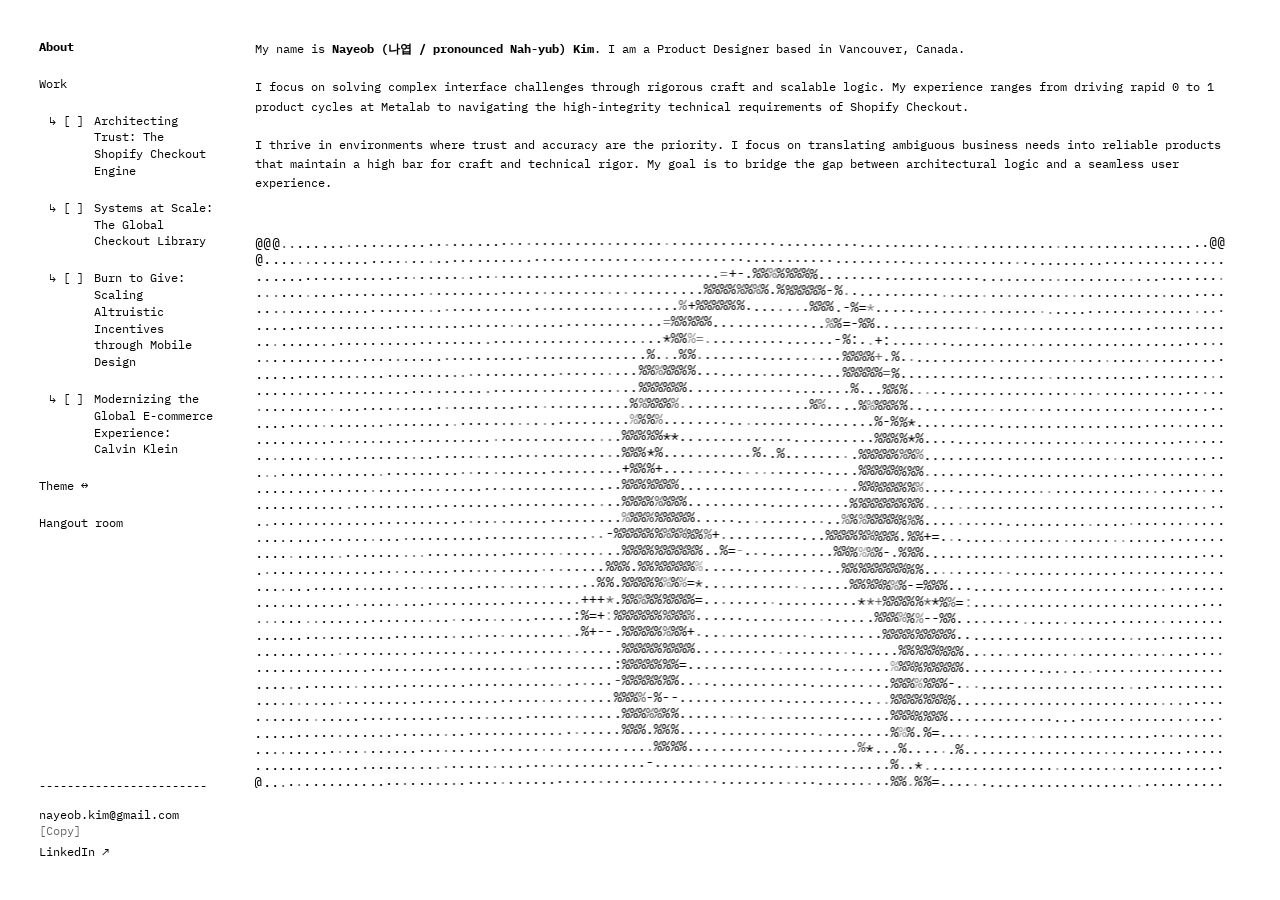
==== index.html @ 7de46ef6 "Remove redundant CSS declarations and deduplicate JS logic Strip inherited font-family, font-size, a" ====
<!DOCTYPE html>
<html lang="en" data-theme="light">
<head>
    <meta charset="UTF-8">
    <meta name="viewport" content="width=device-width, initial-scale=1.0, viewport-fit=cover">
    <meta name="description" content="Nayeob Kim - Senior Product Designer Portfolio">
    <title>Nayeob Kim - Portfolio</title>
    <link rel="icon" type="image/png" href="images/home/favion-new.png">
    <link rel="apple-touch-icon" sizes="180x180" href="images/home/favion-new.png">
    <link rel="preconnect" href="https://fonts.googleapis.com">
    <link rel="preconnect" href="https://fonts.gstatic.com" crossorigin>
    <link href="https://fonts.googleapis.com/css2?family=IBM+Plex+Mono:wght@400;700&display=swap" rel="stylesheet">
    <link rel="preload" href="images/playground/bg-expanded.png" as="image">
    <link rel="stylesheet" href="css/styles.css?v=3">
</head>
<body>
    <div class="site-layout">
        <!-- Burger menu button (tablet/mobile only) -->
        <button class="burger-menu" id="burger-menu" aria-label="Open navigation">
            <span class="burger-line"></span>
            <span class="burger-line"></span>
            <span class="burger-line"></span>
        </button>

        <!-- Sidebar overlay for mobile -->
        <div class="sidebar-overlay" id="sidebar-overlay"></div>

        <!-- Left: Pinned sidebar nav -->
        <nav class="sidebar" id="sidebar">
            <div class="sidebar-content">
                <div class="sidebar-nav">
                    <a class="nav-item active" data-view="home" href="#">About</a>
                    <a class="nav-item" data-view="work" href="#">Work</a>
                    <div class="nav-projects" id="nav-projects"></div>
                    <a class="nav-item theme-switch" id="theme-toggle" href="#">Theme ↔</a>
                    <a class="nav-item" id="playground-toggle" href="#">Hangout room</a>
                </div>
                <div class="sidebar-bottom">
                    <a class="back-to-top" id="back-to-top" href="#">↑ Back to top</a>
                    <p class="sidebar-divider">------------------------</p>
                    <p class="sidebar-email">nayeob.kim@gmail.com <span class="copy-btn" id="copy-email">[Copy]</span></p>
                    <p class="sidebar-link"><a href="https://www.linkedin.com/in/nayeobkim/" target="_blank" rel="noopener noreferrer">LinkedIn ↗</a></p>
                </div>
            </div>
        </nav>

        <!-- Right: Scrollable content area -->
        <main class="content-area" id="content-area">

            <!-- Home / About+Contact View -->
            <div class="view view-home active" id="view-home">
                <div class="home-layout">
                    <div class="home-bio">
                        <div class="lock-content" id="lock-content" style="display:none;">
                            <p class="lock-title">Enter Password</p>
                            <p class="lock-description">Please enter the password to view work.</p>
                            <form id="lock-form" class="lock-form">
                                <input type="text" id="lock-input" class="lock-input" placeholder="Password" autocomplete="off">
                                <p id="lock-error" class="lock-error">Incorrect password. Please try again.</p>
                                <button type="submit" class="lock-submit">Unlock</button>
                            </form>
                        </div>
                        <div class="bio-text" id="bio-text">
                        <p>My name is <strong>Nayeob (나엽 / pronounced Nah-yub) Kim</strong>. I am a Product Designer based in Vancouver, Canada.</p>
                        <p>&nbsp;</p>
                        <p>I focus on solving complex interface challenges through rigorous craft and scalable logic. My experience ranges from driving rapid 0 to 1 product cycles at Metalab to navigating the high-integrity technical requirements of Shopify Checkout.</p>
                        <p>&nbsp;</p>
                        <p>I thrive in environments where trust and accuracy are the priority. I focus on translating ambiguous business needs into reliable products that maintain a high bar for craft and technical rigor. My goal is to bridge the gap between architectural logic and a seamless user experience.</p>
                        </div>
                    </div>
                    <div class="home-image">
                        <canvas id="ascii-canvas"></canvas>
                        <pre class="ascii-portrait" aria-hidden="true">@@@..................................................................................................................@@
@......................................................................................................................
.........................................................=+-.%%%%%%%%..................................................
.......................................................%%%%%%%%.%%%%%%-%...............................................
....................................................%+%%%%%%........%%%.-%=*...........................................
..................................................=%%%%%..............%%=-%%...........................................
..................................................*%%%=................-%:..+:.........................................
................................................%...%%..................%%%%+.%........................................
...............................................%%%%%%%..................%%%%%=%........................................
...............................................%%%%%%....................%...%%%.......................................
..............................................%%%%%%................%%....%%%%%%.......................................
..............................................%%%%..........................%-%%*......................................
.............................................%%%%%**........................%%%%*%.....................................
.............................................%%%*%...........%..%.........%%%%%%%%.....................................
.............................................+%%%+........................%%%%%%%%.....................................
.............................................%%%%%%%......................%%%%%%%%.....................................
.............................................%%%%%%%%....................%%%%%%%%%.....................................
.............................................%%%%%%%%%..................%%%%%%%%%%.....................................
...........................................-%%%%%%%%%%%%+.............%%%%%%%%%.%%+=...................................
.............................................%%%%%%%%%%..%=-...........%%%%%%-.%%%.....................................
...........................................%%%.%%%%%%%%.................%%%%%%%%%%.....................................
..........................................%%.%%%%%%%%=*..................%%%%%%%-=%%%..................................
........................................+++*.%%%%%%%%%=...................**+%%%%%**%%=:...............................
.......................................:%=+:%%%%%%%%%%......................%%%%%%--%%.................................
........................................%+--.%%%%%%%%+.......................%%%%%%%%%.................................
.............................................%%%%%%%%%.........................%%%%%%%%................................
............................................:%%%%%%%=.........................%%%%%%%%%................................
............................................-%%%%%%%..........................%%%%%%%-.................................
............................................%%%%-%--..........................%%%%%%%%.................................
.............................................%%%%%%%..........................%%%%%%%..................................
.............................................%%%.%%%..........................%%%.%=...................................
.................................................%%%%.....................%*...%......%................................
................................................-.............................%..*.....................................
@.............................................................................%%.%%=...................................</pre>
                    </div>
                </div>
            </div>

            <!-- Work / Project View -->
            <div class="view view-work" id="view-work">
                <div class="work-header">
                    <div class="work-info" id="work-info"></div>
                    <div class="work-hero" id="work-hero"></div>
                </div>
                <div class="work-sections" id="work-sections"></div>
            </div>

        </main>
    </div>

    <!-- Playground Modal -->
    <div class="playground-overlay" id="playground-overlay">
        <div class="playground-window">
            <div class="playground-titlebar">
                <span class="playground-titlebar-text">Hangout room</span>
                <div class="playground-titlebar-buttons">
                    <button class="playground-btn playground-btn-min" id="playground-min" aria-label="Minimize">_</button>
                    <button class="playground-btn playground-btn-max" id="playground-max" aria-label="Maximize">&#9723;</button>
                    <button class="playground-btn playground-btn-close" id="playground-close" aria-label="Close">×</button>
                </div>
            </div>
            <div class="playground-body" id="playground-body">
                <img class="playground-item" id="couch-item" src="images/playground/Couch.png" alt="Couch" draggable="false" style="width:384px; display:none;">
                <img class="playground-item" id="plant-item" src="images/playground/plant.png" alt="Plant" draggable="false" style="width:94px; display:none;">
                <img class="playground-item" id="bilbo-item" src="images/playground/bilbo.png" alt="Bilbo" draggable="false" style="width:67px; display:none;">
                <img class="playground-item" id="tv-item" src="images/playground/tv.png?v=3" alt="TV" draggable="false" style="width:133px; display:none;">
                <img class="playground-item" id="bag-item" src="images/playground/bag.png" alt="Bag" draggable="false" style="width:56px; display:none;">
                <img class="playground-item" id="broom-item" src="images/playground/broom.png" alt="Broom" draggable="false" style="width:100px; display:none;">

                <div class="playground-tray">
                    <button class="playground-sticker" id="couch-sticker" title="Place couch">
                        <img src="images/playground/Couch.png" alt="Couch" draggable="false">
                    </button>
                    <button class="playground-sticker" id="tv-sticker" title="Place TV">
                        <img src="images/playground/tv.png?v=3" alt="TV" draggable="false">
                    </button>
                    <button class="playground-sticker" id="plant-sticker" title="Place plant">
                        <img src="images/playground/plant.png" alt="Plant" draggable="false">
                    </button>
                    <button class="playground-sticker" id="bilbo-sticker" title="Place Bilbo">
                        <img src="images/playground/bilbo.png" alt="Bilbo" draggable="false">
                    </button>
                    <button class="playground-sticker" id="bag-sticker" title="Place bag" style="display:none;">
                        <img src="images/playground/bag.png" alt="Bag" draggable="false">
                    </button>

                    <button class="playground-sticker" id="broom-sticker" title="Place broom" style="display:none;">
                        <img src="images/playground/broom.png" alt="Broom" draggable="false" style="height:42px">
                    </button>
                </div>
            </div>
        </div>
    </div>

    <script src="js/main.js?v=10"></script>
</body>
</html>
---- css/styles.css ----
/* ============================================
   Portfolio Site — Redesign
   Two-panel layout: pinned sidebar + scrollable content
   ============================================ */

/* ---------- CSS Variables ---------- */
:root {
    --font-mono: 'IBM Plex Mono', monospace;
    --sidebar-width: 176px;
    --page-margin: 39px;
    --page-gutter: 40px;
    --color-bg: #ffffff;
    --color-text: #000000;
    --color-text-secondary: #555555;
    --color-border: rgba(0, 0, 0, 0.1);
    --color-input-bg: #f5f5f5;
    --color-input-border: #cccccc;
    --color-hero-bg: #d9d9d9;
    --color-link: #000000;
    --color-link-hover: #555555;
}

[data-theme="dark"] {
    --color-bg: #0f1011;
    --color-text: #ffffff;
    --color-text-secondary: #a9a9a9;
    --color-border: rgba(255, 255, 255, 0.1);
    --color-input-bg: #414141;
    --color-input-border: #5f6162;
    --color-hero-bg: #2a2a2a;
    --color-link: #ffffff;
    --color-link-hover: #a9a9a9;
}

[data-theme="synthwave"] {
    --color-bg: #181818;
    --color-text: #9cdcfe;
    --color-text-secondary: #82aaff;
    --color-border: rgba(156, 220, 254, 0.12);
    --color-input-bg: #222222;
    --color-input-border: #333333;
    --color-hero-bg: #222222;
    --color-link: #82aaff;
    --color-link-hover: #ce93d8;
}

[data-theme="synthwave"] .work-title,
[data-theme="synthwave"] .work-section-label,
[data-theme="synthwave"] .work-content-title,
[data-theme="synthwave"] .work-retrospective-title,
[data-theme="synthwave"] .nav-item.active {
    color: #ce93d8;
}

[data-theme="synthwave"] .work-tags {
    color: #82aaff;
}

/* ---------- Lock View ---------- */
.lock-content {
    max-width: 360px;
    width: 100%;
    padding-top: clamp(60px, 10vw, 160px);
    padding-bottom: clamp(60px, 10vw, 160px);
    margin-left: auto;
    margin-right: auto;
    text-align: center;
}

.lock-title {
    font-size: 16px;
    font-weight: 700;
    margin-bottom: 8px;
    color: var(--color-text);
}

.lock-description {
    color: var(--color-text-secondary);
    margin-bottom: 20px !important;
}

.lock-form {
    display: flex;
    flex-direction: column;
    gap: 12px;
    text-align: left;
}

.lock-input {
    font-family: inherit;
    font-size: inherit;
    padding: 12px;
    background: var(--color-input-bg);
    border: 1px solid var(--color-input-border);
    color: var(--color-text);
    outline: none;
    transition: border-color 0.2s ease;
}

.lock-input:focus {
    border-color: var(--color-text-secondary);
}

.lock-input::placeholder {
    color: var(--color-text-secondary);
}

.lock-error {
    display: none;
    font-size: 11px;
    color: #ff6b6b;
    margin: 0;
}

.lock-error.visible {
    display: block;
}

.lock-submit {
    font-family: inherit;
    font-size: inherit;
    font-weight: 700;
    padding: 12px;
    background: var(--color-text);
    color: var(--color-bg);
    border: none;
    cursor: pointer;
    transition: opacity 0.2s ease;
    margin-top: 4px;
}

.lock-submit:hover {
    opacity: 0.8;
}

/* ---------- Reset ---------- */
*, *::before, *::after {
    margin: 0;
    padding: 0;
    box-sizing: border-box;
    -webkit-tap-highlight-color: transparent;
}

/* ---------- Base ---------- */
html {
    font-size: 12px;
    line-height: 1.6;
    -webkit-font-smoothing: antialiased;
    -moz-osx-font-smoothing: grayscale;
    -webkit-text-size-adjust: 100%;
    text-size-adjust: 100%;
    scrollbar-gutter: stable;
}

body {
    font-family: var(--font-mono);
    font-weight: 400;
    color: var(--color-text);
    background-color: var(--color-bg);
    overflow-x: hidden;
}

a {
    color: var(--color-link);
    text-decoration: none;
    transition: color 0.2s ease;
}

a:hover {
    color: var(--color-link-hover);
}

img, iframe, canvas, video {
    max-width: 100%;
    height: auto;
    display: block;
    border-radius: 0 !important;
    border: none;
}

/* ---------- Site Layout ---------- */
.site-layout {
    display: flex;
    min-height: 100vh;
}

/* ---------- Sidebar ---------- */
.sidebar {
    position: fixed;
    top: var(--page-margin);
    left: var(--page-margin);
    width: var(--sidebar-width);
    height: calc(100vh - var(--page-margin) * 2);
    z-index: 50;
    display: flex;
    flex-direction: column;
}

.sidebar-content {
    display: flex;
    flex-direction: column;
    height: 100%;
}

.sidebar-nav {
    display: flex;
    flex-direction: column;
    gap: 20px;
    flex: 1;
    min-height: 0;
    overflow-y: auto;
    padding-bottom: 20px;
    scrollbar-width: none;
}

.sidebar-nav::-webkit-scrollbar {
    width: 3px;
}

.sidebar-nav::-webkit-scrollbar-track {
    background: transparent;
}

.sidebar-nav::-webkit-scrollbar-thumb {
    background: transparent;
    border-radius: 3px;
    transition: background 0.3s ease;
}

.sidebar:hover .sidebar-nav {
    scrollbar-width: thin;
    scrollbar-color: color-mix(in srgb, var(--color-text) 25%, transparent) transparent;
}

.sidebar:hover .sidebar-nav::-webkit-scrollbar-thumb {
    background: color-mix(in srgb, var(--color-text) 25%, transparent);
}

.nav-item {
    color: var(--color-text);
    cursor: pointer;
    display: block;
    line-height: 1.4;
    transition: opacity 0.2s ease;
}

.nav-item:hover {
    opacity: 0.6;
    color: var(--color-text);
}

.nav-item.active {
    font-weight: 700;
    opacity: 1;
}

.nav-projects {
    display: flex;
    flex-direction: column;
    gap: 20px;
    padding-left: 10px;
}

.nav-project-item {
    display: flex;
    gap: 10px;
    align-items: flex-start;
    cursor: pointer;
    line-height: 1.4;
    transition: opacity 0.2s ease;
}

.nav-project-item:hover {
    opacity: 0.6;
}

.nav-project-arrow {
    flex-shrink: 0;
    white-space: nowrap;
}

.nav-project-label {
    flex: 1;
    min-width: 0;
}

.nav-project-item.active {
    opacity: 1;
}

.nav-project-item.active .nav-project-label {
    font-weight: 700;
}

.sidebar-bottom {
    flex-shrink: 0;
    display: flex;
    flex-direction: column;
    gap: 4px;
}

.sidebar-divider {
    color: var(--color-text);
    line-height: 1.4;
    overflow: hidden;
    white-space: nowrap;
    margin: 8px 0;
}

.sidebar-email {
    color: var(--color-text);
    line-height: 1.4;
}

.sidebar-link {
    line-height: 1.4;
}

.sidebar-link a {
    color: var(--color-text);
}

.sidebar-link a:hover {
    opacity: 0.6;
}

.back-to-top {
    color: var(--color-text);
    cursor: pointer;
    display: none;
    line-height: 1.4;
    transition: opacity 0.2s ease;
    text-decoration: none;
}

.back-to-top:hover {
    opacity: 0.6;
    color: var(--color-text);
}

.back-to-top.visible {
    display: block;
}

/* ---------- Burger Menu (hidden on desktop) ---------- */
.burger-menu {
    display: none;
    position: fixed;
    top: var(--page-margin);
    right: var(--page-margin);
    z-index: 60;
    background: none;
    border: none;
    cursor: pointer;
    width: 20px;
    height: 20px;
    padding: 0;
}

.burger-line {
    position: absolute;
    left: 0;
    width: 100%;
    height: 1px;
    background-color: var(--color-text);
    transition: transform 0.3s ease, opacity 0.3s ease;
}

.burger-line:nth-child(1) { top: 4px; }
.burger-line:nth-child(2) { top: 9px; }
.burger-line:nth-child(3) { top: 14px; }

.burger-menu.open .burger-line:nth-child(1) {
    transform: translateY(5px) rotate(45deg);
}

.burger-menu.open .burger-line:nth-child(2) {
    opacity: 0;
}

.burger-menu.open .burger-line:nth-child(3) {
    transform: translateY(-5px) rotate(-45deg);
}

.sidebar-overlay {
    display: none;
    position: fixed;
    inset: 0;
    background: rgba(0, 0, 0, 0.3);
    z-index: 40;
}

.sidebar-overlay.open {
    display: block;
}

/* ---------- Playground Modal (Retro Window) ---------- */
.playground-overlay {
    display: none;
    position: fixed;
    inset: 0;
    z-index: 200;
    background: rgba(0, 0, 0, 0.6);
    align-items: center;
    justify-content: center;
}

.playground-overlay.open {
    display: flex;
}

.playground-window {
    width: 90vw;
    max-width: 960px;
    aspect-ratio: 3360 / 2200;
    display: flex;
    flex-direction: column;
    background: #c0c0c0;
    border-top: 2px solid #ffffff;
    border-left: 2px solid #ffffff;
    border-right: 2px solid #404040;
    border-bottom: 2px solid #404040;
    box-shadow:
        inset 1px 1px 0 #dfdfdf,
        inset -1px -1px 0 #808080,
        2px 2px 0 #000000;
    image-rendering: pixelated;
}

.playground-titlebar {
    display: flex;
    align-items: center;
    justify-content: space-between;
    background: linear-gradient(90deg, #808080, #a0a0a0);
    padding: 3px 4px;
    min-height: 22px;
    user-select: none;
}

.playground-titlebar-text {
    font-family: 'Courier New', monospace;
    font-size: 13px;
    font-weight: 700;
    color: #ffffff;
    letter-spacing: 0.5px;
    padding-left: 2px;
}

.playground-btn-max {
    font-size: 8px;
    line-height: 1;
}

.restore-icon {
    position: relative;
    display: block;
    width: 8px;
    height: 8px;
}

.restore-icon::before,
.restore-icon::after {
    content: '';
    position: absolute;
    border: 1px solid #000000;
    background: #c0c0c0;
}

.restore-icon::after {
    width: 6px;
    height: 6px;
    bottom: 0;
    left: 0;
}

.restore-icon::before {
    width: 6px;
    height: 6px;
    top: 0;
    right: 0;
}

.playground-titlebar-buttons {
    display: flex;
    gap: 2px;
}

.playground-btn {
    width: 18px;
    height: 16px;
    font-size: 11px;
    line-height: 1;
    font-family: 'Courier New', monospace;
    font-weight: 700;
    background: #c0c0c0;
    color: #000000;
    border-top: 1px solid #ffffff;
    border-left: 1px solid #ffffff;
    border-right: 1px solid #404040;
    border-bottom: 1px solid #404040;
    box-shadow: inset -1px -1px 0 #808080, inset 1px 1px 0 #dfdfdf;
    cursor: pointer;
    display: flex;
    align-items: center;
    justify-content: center;
    padding: 0;
}

.playground-btn:active {
    border-top: 1px solid #404040;
    border-left: 1px solid #404040;
    border-right: 1px solid #ffffff;
    border-bottom: 1px solid #ffffff;
    box-shadow: inset 1px 1px 0 #808080, inset -1px -1px 0 #dfdfdf;
}

.playground-btn[disabled] {
    color: #808080;
    cursor: default;
    text-shadow: 1px 1px 0 #ffffff;
}

.playground-overlay.minimized {
    background: none;
    pointer-events: none;
    align-items: flex-end;
    justify-content: center;
    padding-bottom: calc(16px + env(safe-area-inset-bottom, 0px));
}

.playground-overlay.minimized .playground-window {
    pointer-events: auto;
    width: auto;
    max-width: none;
    height: auto;
    max-height: none;
    aspect-ratio: auto;
    border: none;
    box-shadow: 2px 2px 0 #000000;
}

.playground-overlay.minimized .playground-body {
    display: none;
}

.playground-overlay.minimized .playground-titlebar {
    min-width: 200px;
}

.playground-window.maximized {
    width: 100vw;
    max-width: 100vw;
    height: 100dvh;
    max-height: 100dvh;
    aspect-ratio: auto;
}

.playground-body {
    flex: 1;
    margin: 3px;
    border-top: 1px solid #808080;
    border-left: 1px solid #808080;
    border-right: 1px solid #dfdfdf;
    border-bottom: 1px solid #dfdfdf;
    box-shadow: inset 1px 1px 0 #404040, inset -1px -1px 0 #ffffff;
    overflow: hidden;
    background: url('../images/playground/bg-expanded.png') center / 1800px auto no-repeat #000000;
    image-rendering: pixelated;
    position: relative;
    touch-action: none;
    cursor: grab;
}

.playground-item {
    position: absolute;
    left: 50%;
    top: 50%;
    transform: translate(-50%, -50%);
    cursor: grab;
    user-select: none;
    image-rendering: pixelated;
    touch-action: none;
}

.playground-item.dragging {
    cursor: grabbing;
    z-index: 10;
}

.speech-bubble {
    position: absolute;
    pointer-events: none;
    z-index: 20;
    opacity: 0;
    transition: opacity 0.3s ease;
    width: 80px;
}

.speech-bubble img {
    display: block;
    width: 100%;
    height: auto;
    image-rendering: pixelated;
}

.speech-text {
    position: absolute;
    top: 0;
    left: 0;
    right: 0;
    bottom: 28%;
    display: flex;
    align-items: center;
    justify-content: center;
    font-family: 'Courier New', monospace;
    font-size: 10px;
    font-weight: 700;
    color: #000000;
}

.speech-bubble.visible {
    opacity: 1;
}

.playground-tray {
    position: absolute;
    top: 16px;
    left: 0;
    right: 0;
    display: flex;
    gap: 24px;
    z-index: 20;
    overflow-x: auto;
    overflow-y: hidden;
    padding: 8px 16px;
    scrollbar-width: none;
}

.playground-tray::before,
.playground-tray::after {
    content: '';
    margin: auto;
}

.playground-tray::-webkit-scrollbar {
    display: none;
}

.playground-sticker {
    background: none;
    border: none;
    padding: 0;
    cursor: pointer;
    flex-shrink: 0;
    transition: transform 0.15s ease;
    filter:
        drop-shadow(1px 0 0 #ffffff)
        drop-shadow(-1px 0 0 #ffffff)
        drop-shadow(0 1px 0 #ffffff)
        drop-shadow(0 -1px 0 #ffffff)
        drop-shadow(1px 1px 0 #ffffff)
        drop-shadow(-1px -1px 0 #ffffff)
        drop-shadow(1px -1px 0 #ffffff)
        drop-shadow(-1px 1px 0 #ffffff)
        drop-shadow(3px 3px 0 #000000);
}

.playground-sticker:hover {
    transform: scale(1.1);
}

.playground-sticker:active {
    transform: scale(0.95);
}

.playground-sticker img {
    height: 48px;
    width: auto;
    object-fit: contain;
    image-rendering: pixelated;
}

@media (max-width: 1024px) {
    .playground-window {
        width: 94vw;
        aspect-ratio: auto;
        height: 75vh;
    }

    .playground-tray {
        top: 12px;
    }
}

@media (max-width: 480px) {
    .playground-window {
        width: 96vw;
        height: 70vh;
    }

    .playground-titlebar-text {
        font-size: 11px;
    }

    .playground-tray {
        top: 8px;
        gap: 20px;
    }
}

/* ---------- Content Area ---------- */
.content-area {
    margin-left: calc(var(--page-margin) + var(--sidebar-width) + var(--page-gutter));
    padding-top: var(--page-margin);
    padding-right: var(--page-margin);
    padding-bottom: 80px;
    flex: 1;
    min-height: 100vh;
}

/* ---------- Views ---------- */
.view {
    display: none;
}

.view.active {
    display: block;
}

/* ---------- Home View ---------- */
.home-layout {
    display: flex;
    gap: var(--page-gutter);
    align-items: flex-start;
}

.home-bio {
    width: 306px;
    flex-shrink: 0;
    line-height: 1.6;
    overflow-wrap: break-word;
    word-wrap: break-word;
}

.home-image {
    flex: 1;
    min-width: 0;
    overflow: hidden;
    position: relative;
}

.ascii-portrait {
    line-height: 1.2;
    color: var(--color-text);
    white-space: pre;
    margin: 0;
    user-select: none;
    overflow: hidden;
    visibility: hidden;
    height: 0;
}

#ascii-canvas {
    display: block;
    width: 100%;
}

.home-bio p {
    margin: 0;
}

.copy-btn {
    cursor: pointer;
    opacity: 0.6;
    transition: opacity 0.2s ease;
}

.copy-btn:hover {
    opacity: 1;
}

/* ---------- Work View ---------- */
.work-header {
    display: flex;
    gap: var(--page-gutter);
    align-items: flex-start;
}

.work-info {
    width: 306px;
    flex-shrink: 0;
}

.work-title {
    font-size: 16px;
    font-weight: 700;
    line-height: 1.4;
    margin: 0 0 21px;
}

.work-tags {
    line-height: 1.6;
    margin-bottom: 21px;
    color: var(--color-text);
}

.work-section-block {
    margin-bottom: 21px;
}

.work-section-label {
    font-size: 14px;
    font-weight: 700;
    margin-bottom: 5px;
}

.work-section-text {
    line-height: 1.6;
    color: var(--color-text);
}

.work-hero {
    flex: 1;
    min-width: 0;
    overflow: hidden;
    border-radius: clamp(4px, 0.7vw, 10px);
}

.work-hero img {
    width: 100%;
    height: 100%;
    display: block;
    object-fit: cover;
    border-radius: clamp(4px, 0.7vw, 10px) !important;
}

.work-hero.work-hero--matched {
    height: var(--hero-height);
}

.work-hero--contain {
    display: flex;
    align-items: center;
    justify-content: center;
}

.work-hero--contain img {
    width: auto;
    height: 92%;
    max-width: 95%;
    object-fit: contain;
}

.work-hero--contain .vimeo-wrapper {
    max-width: 95%;
    height: 92%;
    padding-bottom: 0;
    aspect-ratio: 16 / 9;
    overflow: hidden;
}

.work-hero--contain .vimeo-wrapper iframe {
    position: relative;
    width: 100%;
    height: 100%;
    border: none;
    outline: none;
}

.work-hero--gif {
    background: #D9D9D9;
    border-radius: clamp(4px, 0.7vw, 10px);
    display: flex;
    align-items: center;
    justify-content: center;
}

.work-hero--gif img {
    width: auto;
    height: 92%;
    max-width: 95%;
    object-fit: contain;
    border-radius: clamp(4px, 0.9vw, 12px) !important;
}

.work-hero-placeholder {
    width: 100%;
    height: 596px;
}

/* Vimeo embed in hero */
.work-hero .vimeo-wrapper {
    position: relative;
    width: 100%;
    padding-bottom: 56.25%;
    height: 0;
    overflow: hidden;
}

.work-hero .vimeo-wrapper iframe {
    position: absolute;
    top: 0;
    left: 0;
    width: 100%;
    height: 100%;
    border: 0;
}

/* ---------- Work Sections (below fold) ---------- */
.work-sections {
    margin-top: 40px;
}

.work-content-section {
    margin-bottom: 40px;
}

.work-content-image {
    width: 100%;
    margin-bottom: 20px;
    overflow: hidden;
}

.work-content-image img {
    width: 100%;
    height: auto;
    display: block;
}

.work-content-image .vimeo-wrapper {
    position: relative;
    width: 100%;
    padding-bottom: 56.25%;
    height: 0;
    overflow: hidden;
}

.work-content-image .vimeo-wrapper iframe {
    position: absolute;
    top: 0;
    left: 0;
    width: 100%;
    height: 100%;
    border: 0;
}

.work-content-text {
    max-width: 700px;
    margin-left: auto;
    margin-right: auto;
}

.work-content-title {
    font-size: 14px;
    font-weight: 700;
    margin-bottom: 5px;
}

.work-content-body {
    font-size: 14px;
    line-height: 1.6;
    color: var(--color-text);
}

.work-content-body p {
    margin-bottom: 8px;
}

.work-content-body ul {
    margin: 8px 0;
    padding-left: 21px;
    list-style-type: disc;
}

.work-content-body li {
    margin-bottom: 4px;
    line-height: 1.6;
}

/* Retrospective */
.work-retrospective {
    margin-top: 40px;
    padding-top: 0;
    max-width: 700px;
    margin-left: auto;
    margin-right: auto;
}

.work-retrospective-title {
    font-size: 14px;
    font-weight: 700;
    margin-bottom: 10px;
}

.work-retrospective-intro {
    font-size: 14px;
    line-height: 1.6;
    margin-bottom: 12px;
}

.work-retrospective ul {
    padding-left: 21px;
    list-style-type: disc;
    font-size: 14px;
    line-height: 1.6;
}

.work-retrospective li {
    margin-bottom: 8px;
}

/* ---------- Responsive: Desktop (1401px - 1823px) ---------- */
@media (min-width: 1401px) and (max-width: 1823px) {
    .work-hero--contain img {
        width: 100%;
        height: 100%;
        max-width: 100%;
        object-fit: cover;
        object-position: center;
    }
}

/* ---------- Responsive: Ultra Wide (min-width: 1824px) ---------- */
@media (min-width: 1824px) {
    .work-hero--contain.work-hero--matched {
        height: auto !important;
    }
}

/* ---------- Responsive: Narrow Desktop (max-width: 1400px) ---------- */
@media (max-width: 1400px) {
    .home-layout {
        flex-direction: column;
        gap: var(--page-gutter);
    }

    .home-bio {
        width: 100%;
    }

    .home-image {
        width: 100%;
        flex: none;
    }

    .work-header {
        flex-direction: column;
        gap: var(--page-gutter);
    }

    .work-info {
        width: 100%;
    }

    .work-hero {
        flex: none;
        width: 100%;
    }

    .work-hero.work-hero--matched {
        height: auto !important;
    }

    .work-hero img {
        height: auto;
        object-fit: cover;
    }

    .work-hero--contain {
        aspect-ratio: 1306 / 650;
    }

    .work-hero--contain img {
        height: 92%;
        width: auto;
        max-width: 95%;
        object-fit: contain;
    }

    .work-hero.work-hero--gif {
        height: auto !important;
        aspect-ratio: 1306 / 650;
    }

    .work-hero.work-hero--gif img {
        height: 92%;
        width: auto;
        max-width: 95%;
        object-fit: contain;
    }
}

/* ---------- Responsive: Tablet (max-width: 1024px) ---------- */
@media (max-width: 1024px) {
    :root {
        --page-margin: 24px;
        --page-gutter: 24px;
    }

    .sidebar {
        position: fixed;
        top: 0;
        left: -280px;
        width: 260px;
        height: 100dvh;
        background: var(--color-bg);
        padding: var(--page-margin);
        padding-bottom: calc(var(--page-margin) + env(safe-area-inset-bottom, 0px));
        z-index: 55;
        transition: left 0.3s ease;
        border-right: 1px solid var(--color-border);
    }

    .sidebar.open {
        left: 0;
    }

    .burger-menu {
        display: flex;
    }

    .content-area {
        margin-left: 0;
        padding-left: var(--page-margin);
        padding-top: 56px;
        overflow-x: hidden;
    }

    .ascii-portrait {
        font-size: 8px;
    }

    .work-title {
        font-size: 14px;
    }

    .work-section-label {
        font-size: 13px;
    }

    .work-content-title {
        font-size: 13px;
    }

    .work-content-body {
        font-size: 13px;
    }

    .work-retrospective-title {
        font-size: 13px;
    }

    .work-retrospective-intro {
        font-size: 13px;
    }

    .work-retrospective ul {
        font-size: 13px;
    }

    .work-sections {
        margin-top: 24px;
    }

    .work-content-section {
        margin-bottom: 24px;
    }
}

/* ---------- Responsive: Mobile (max-width: 480px) ---------- */
@media (max-width: 480px) {
    :root {
        --page-margin: 16px;
        --page-gutter: 16px;
    }

    html {
        font-size: 11px;
    }

    .sidebar {
        width: 240px;
        left: -260px;
    }

    .content-area {
        padding-top: 48px;
    }

    .home-layout {
        gap: 20px;
    }

    .ascii-portrait {
        font-size: 5px;
    }

    .work-header {
        gap: 20px;
    }

    .work-title {
        font-size: 13px;
    }

    .work-section-label,
    .work-content-title,
    .work-retrospective-title {
        font-size: 12px;
    }

    .work-content-body,
    .work-retrospective-intro,
    .work-retrospective ul {
        font-size: 12px;
    }

    .work-sections {
        margin-top: 20px;
    }

    .work-content-section {
        margin-bottom: 20px;
    }

    .work-hero-placeholder {
        height: 300px;
    }
}
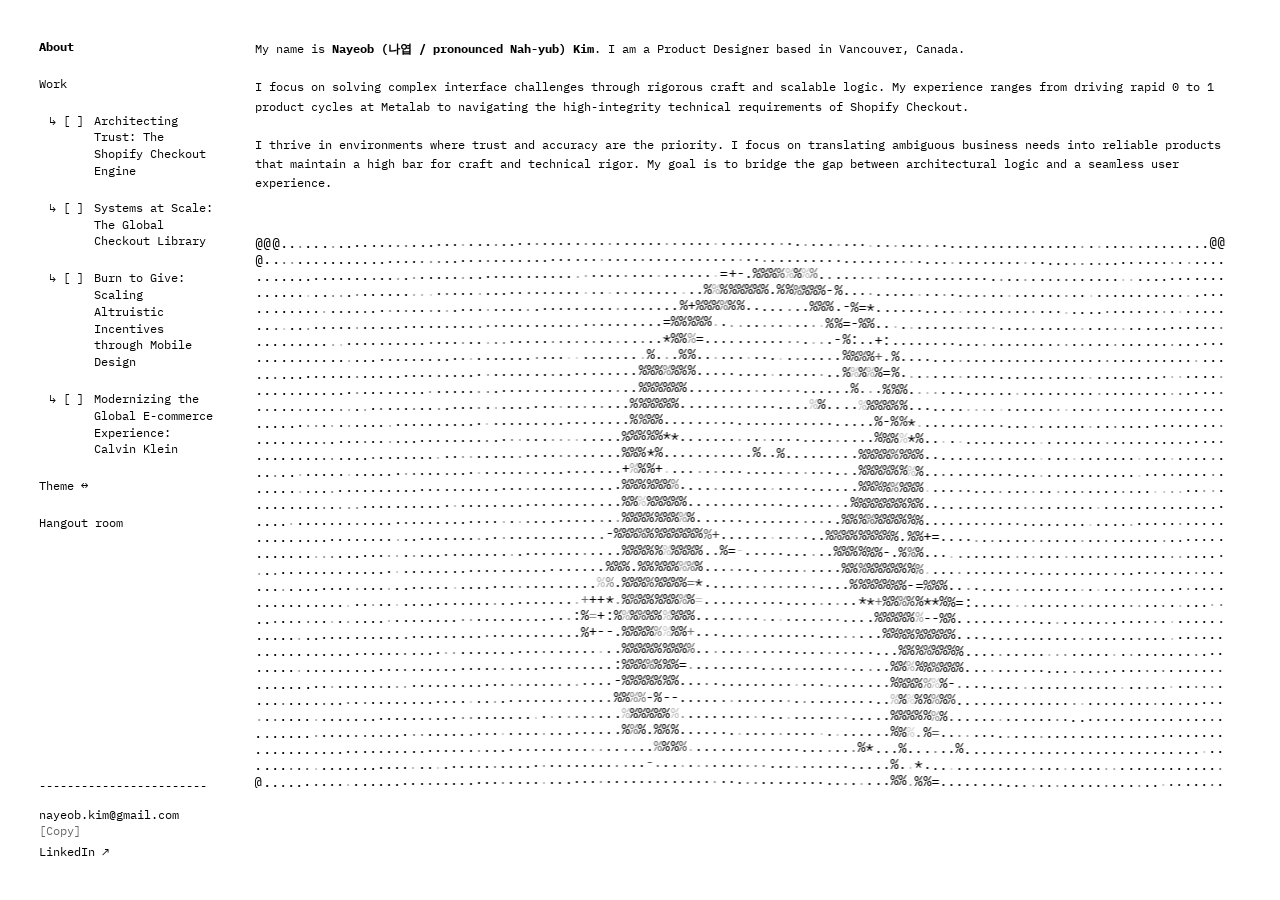
==== commit 6f39437a: "Fix mobile touch interactions and Safari caching Enable sticker drag-and-drop on touch devices by pr" ====
--- a/index.html
+++ b/index.html
@@ -11,7 +11,7 @@
     <link rel="preconnect" href="https://fonts.gstatic.com" crossorigin>
     <link href="https://fonts.googleapis.com/css2?family=IBM+Plex+Mono:wght@400;700&display=swap" rel="stylesheet">
     <link rel="preload" href="images/playground/bg-expanded.png" as="image">
-    <link rel="stylesheet" href="css/styles.css?v=3">
+    <link rel="stylesheet" href="css/styles.css?v=4">
 </head>
 <body>
     <div class="site-layout">
@@ -164,6 +164,6 @@
         </div>
     </div>
 
-    <script src="js/main.js?v=10"></script>
+    <script src="js/main.js?v=11"></script>
 </body>
 </html>
--- a/css/styles.css
+++ b/css/styles.css
@@ -634,6 +634,8 @@
     overflow-y: hidden;
     padding: 8px 16px;
     scrollbar-width: none;
+    background: transparent;
+    -webkit-overflow-scrolling: touch;
 }
 
 .playground-tray::before,
@@ -647,11 +649,14 @@
 }
 
 .playground-sticker {
-    background: none;
+    background: transparent;
     border: none;
     padding: 0;
+    -webkit-appearance: none;
+    appearance: none;
     cursor: pointer;
     flex-shrink: 0;
+    user-select: none;
     transition: transform 0.15s ease;
     filter:
         drop-shadow(1px 0 0 #ffffff)
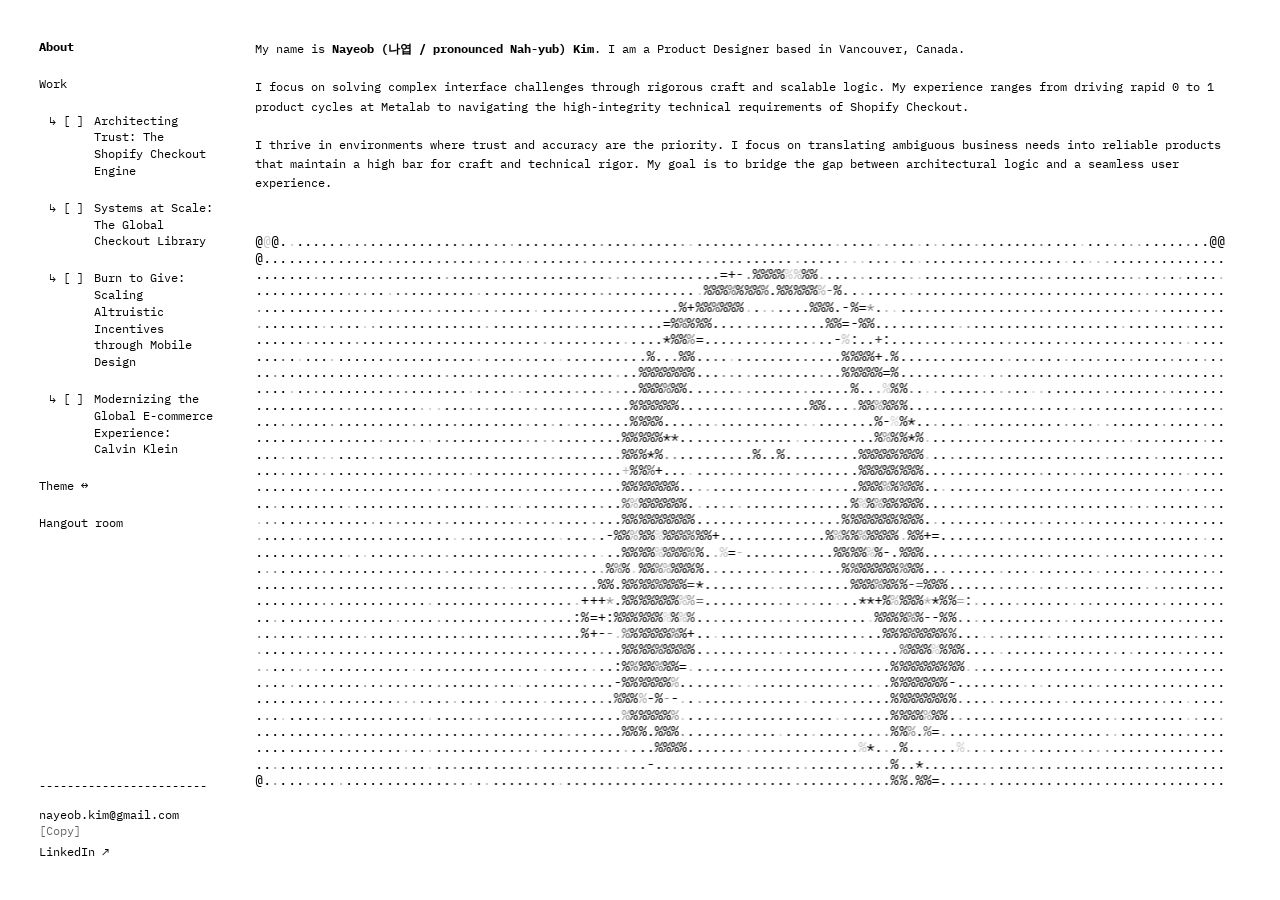
==== commit 32c9a22a: "ASCII drift effect, mobile tray scroll, image update, and cleanup Replace wave effect with subtle dr" ====
--- a/index.html
+++ b/index.html
@@ -11,7 +11,7 @@
     <link rel="preconnect" href="https://fonts.gstatic.com" crossorigin>
     <link href="https://fonts.googleapis.com/css2?family=IBM+Plex+Mono:wght@400;700&display=swap" rel="stylesheet">
     <link rel="preload" href="images/playground/bg-expanded.png" as="image">
-    <link rel="stylesheet" href="css/styles.css?v=4">
+    <link rel="stylesheet" href="css/styles.css?v=5">
 </head>
 <body>
     <div class="site-layout">
@@ -155,7 +155,6 @@
                     <button class="playground-sticker" id="bag-sticker" title="Place bag" style="display:none;">
                         <img src="images/playground/bag.png" alt="Bag" draggable="false">
                     </button>
-
                     <button class="playground-sticker" id="broom-sticker" title="Place broom" style="display:none;">
                         <img src="images/playground/broom.png" alt="Broom" draggable="false" style="height:42px">
                     </button>
@@ -164,6 +163,6 @@
         </div>
     </div>
 
-    <script src="js/main.js?v=11"></script>
+    <script src="js/main.js?v=12"></script>
 </body>
 </html>
--- a/css/styles.css
+++ b/css/styles.css
@@ -631,8 +631,7 @@
     gap: 24px;
     z-index: 20;
     overflow-x: auto;
-    overflow-y: hidden;
-    padding: 8px 16px;
+    padding: 10px 16px 14px;
     scrollbar-width: none;
     background: transparent;
     -webkit-overflow-scrolling: touch;
@@ -694,6 +693,12 @@
 
     .playground-tray {
         top: 12px;
+        justify-content: flex-start;
+    }
+
+    .playground-tray::before,
+    .playground-tray::after {
+        display: none;
     }
 }
 
@@ -709,7 +714,8 @@
 
     .playground-tray {
         top: 8px;
-        gap: 20px;
+        gap: 16px;
+        padding: 10px 12px 14px;
     }
 }
 
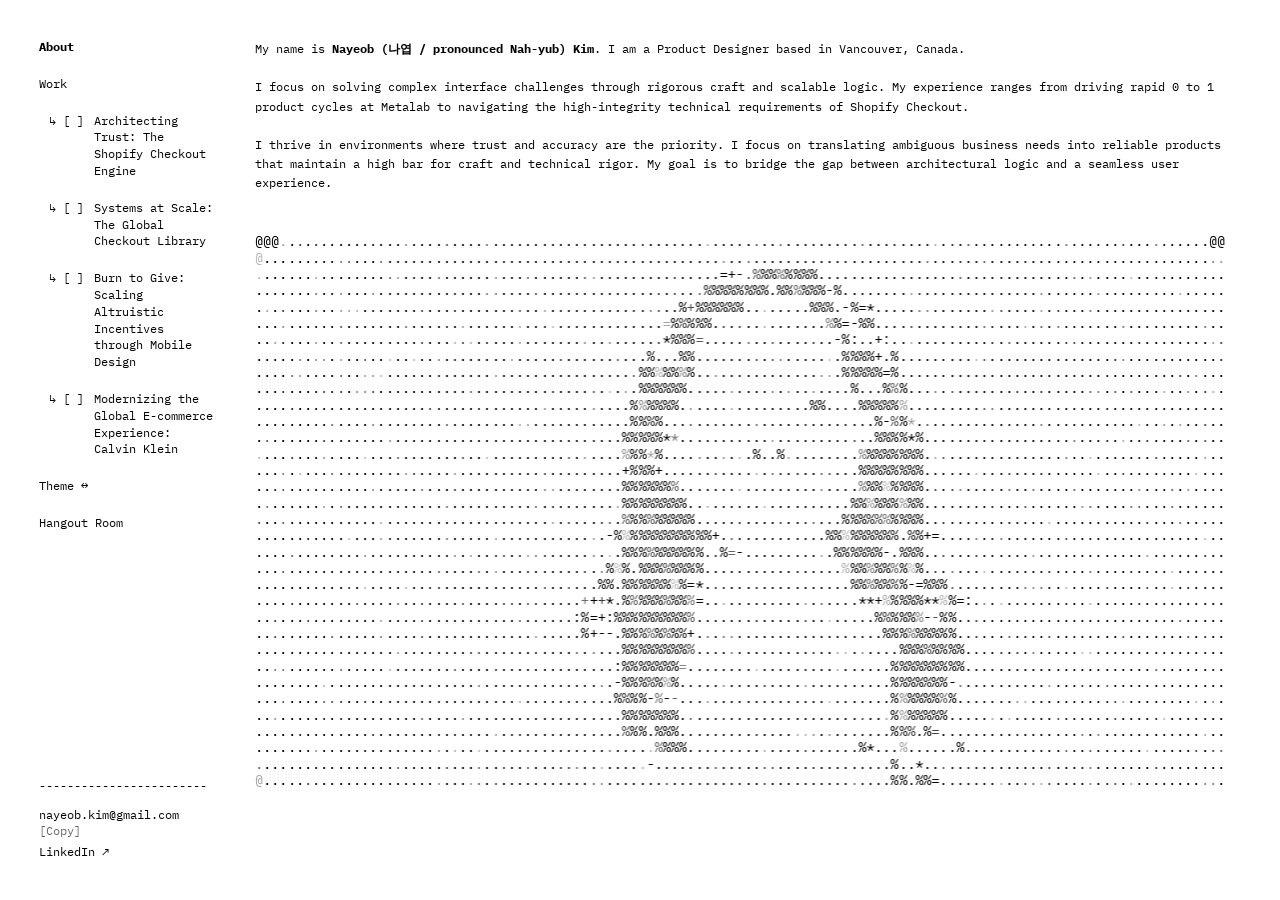
==== commit 6d1526c5: "Add View Prototype link to Burn to Give case study Embed the built prototype in prototype/burn-to-gi" ====
--- a/index.html
+++ b/index.html
@@ -33,7 +33,7 @@
                     <a class="nav-item" data-view="work" href="#">Work</a>
                     <div class="nav-projects" id="nav-projects"></div>
                     <a class="nav-item theme-switch" id="theme-toggle" href="#">Theme ↔</a>
-                    <a class="nav-item" id="playground-toggle" href="#">Hangout room</a>
+                    <a class="nav-item" id="playground-toggle" href="#">Hangout Room</a>
                 </div>
                 <div class="sidebar-bottom">
                     <a class="back-to-top" id="back-to-top" href="#">↑ Back to top</a>
@@ -124,7 +124,7 @@
     <div class="playground-overlay" id="playground-overlay">
         <div class="playground-window">
             <div class="playground-titlebar">
-                <span class="playground-titlebar-text">Hangout room</span>
+                <span class="playground-titlebar-text">Hangout Room</span>
                 <div class="playground-titlebar-buttons">
                     <button class="playground-btn playground-btn-min" id="playground-min" aria-label="Minimize">_</button>
                     <button class="playground-btn playground-btn-max" id="playground-max" aria-label="Maximize">&#9723;</button>
--- a/css/styles.css
+++ b/css/styles.css
@@ -628,6 +628,7 @@
     left: 0;
     right: 0;
     display: flex;
+    justify-content: center;
     gap: 24px;
     z-index: 20;
     overflow-x: auto;
@@ -635,12 +636,6 @@
     scrollbar-width: none;
     background: transparent;
     -webkit-overflow-scrolling: touch;
-}
-
-.playground-tray::before,
-.playground-tray::after {
-    content: '';
-    margin: auto;
 }
 
 .playground-tray::-webkit-scrollbar {
@@ -693,12 +688,6 @@
 
     .playground-tray {
         top: 12px;
-        justify-content: flex-start;
-    }
-
-    .playground-tray::before,
-    .playground-tray::after {
-        display: none;
     }
 }
 
@@ -828,6 +817,19 @@
 .work-section-text {
     line-height: 1.6;
     color: var(--color-text);
+}
+
+.work-prototype-link {
+    margin-top: 4px;
+    line-height: 1.4;
+}
+
+.work-prototype-link a {
+    color: var(--color-text);
+}
+
+.work-prototype-link a:hover {
+    opacity: 0.6;
 }
 
 .work-hero {
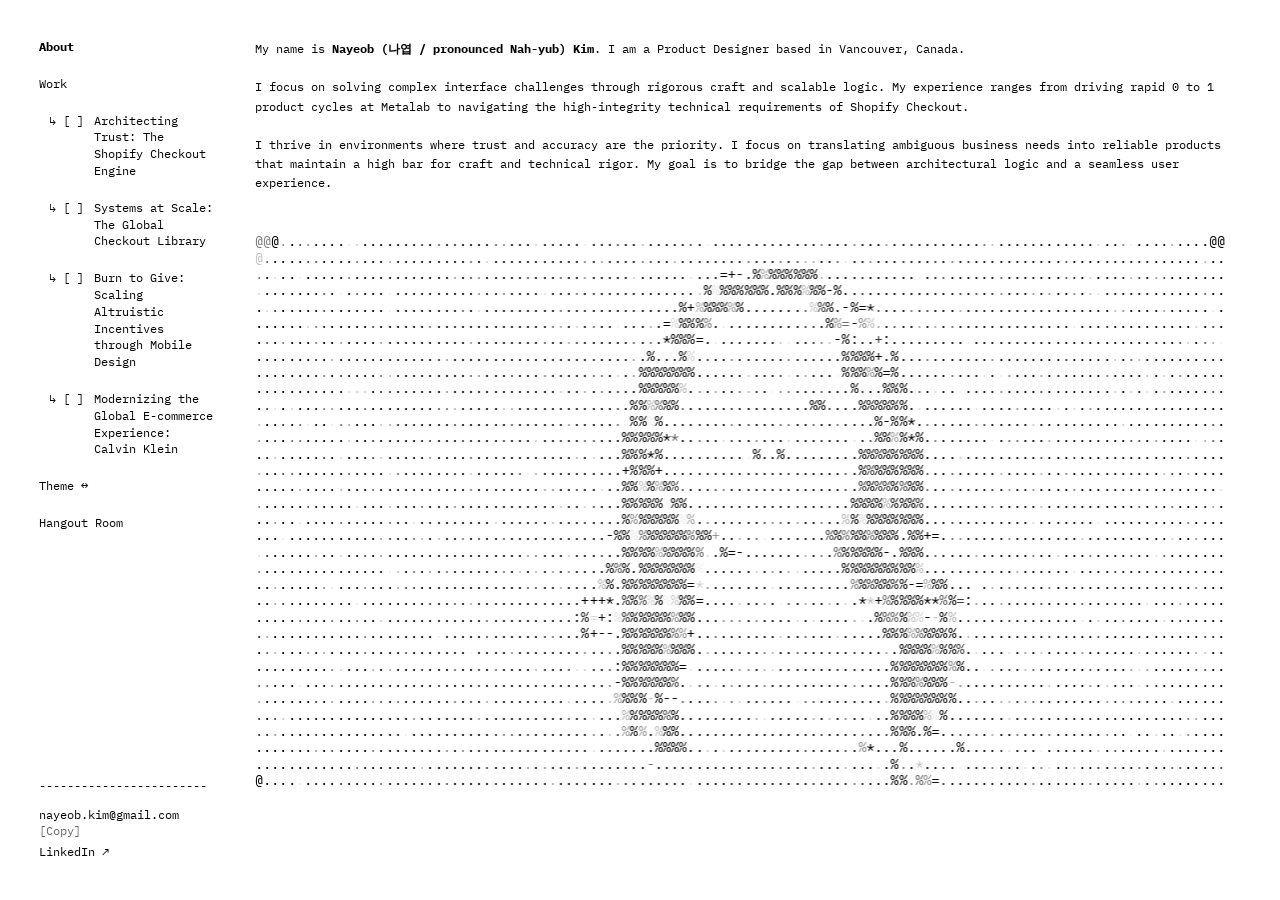
==== commit 4660ea16: "Bump cache busters for CSS and JS Made-with: Cursor" ====
--- a/index.html
+++ b/index.html
@@ -11,7 +11,7 @@
     <link rel="preconnect" href="https://fonts.gstatic.com" crossorigin>
     <link href="https://fonts.googleapis.com/css2?family=IBM+Plex+Mono:wght@400;700&display=swap" rel="stylesheet">
     <link rel="preload" href="images/playground/bg-expanded.png" as="image">
-    <link rel="stylesheet" href="css/styles.css?v=5">
+    <link rel="stylesheet" href="css/styles.css?v=6">
 </head>
 <body>
     <div class="site-layout">
@@ -163,6 +163,6 @@
         </div>
     </div>
 
-    <script src="js/main.js?v=12"></script>
+    <script src="js/main.js?v=13"></script>
 </body>
 </html>
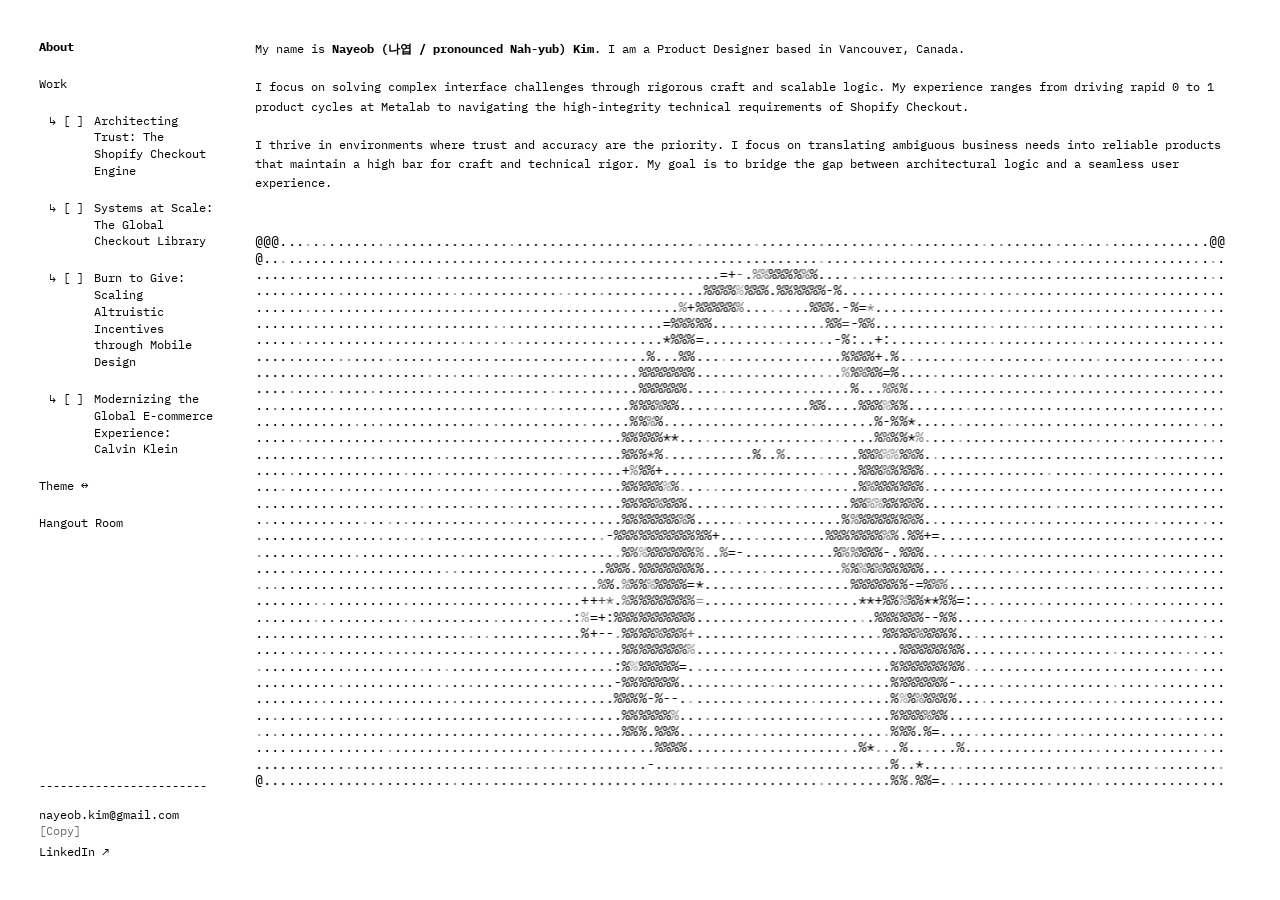
==== commit cb1d18e7: "Add cache buster to Burn to Give 2.png to force fresh load Made-with: Cursor" ====
--- a/index.html
+++ b/index.html
@@ -163,6 +163,6 @@
         </div>
     </div>
 
-    <script src="js/main.js?v=13"></script>
+    <script src="js/main.js?v=14"></script>
 </body>
 </html>
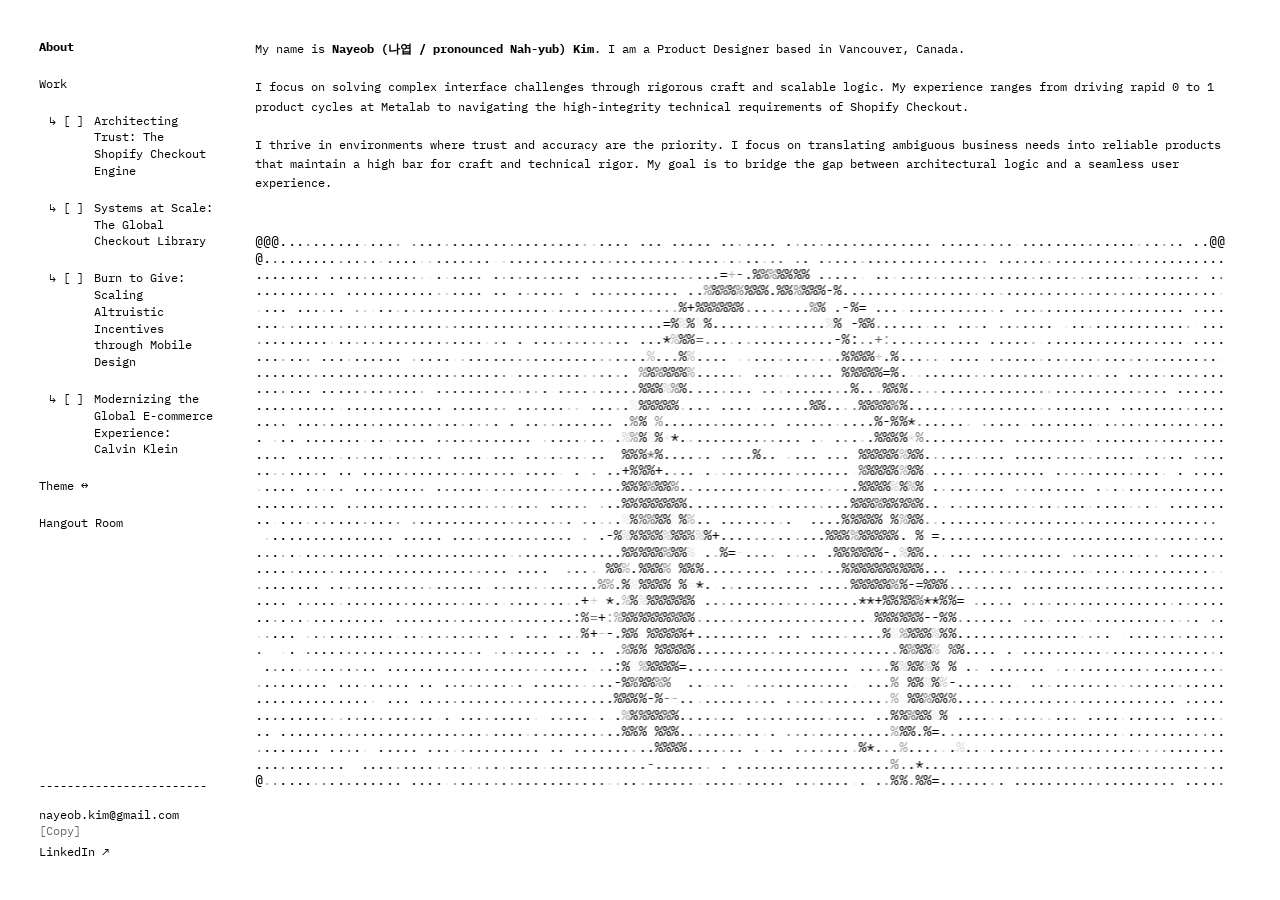
==== commit 26f7ba6c: "Replace Burn to Give 2.png with Burn to Give 2-Updated.png Made-with: Cursor" ====
--- a/index.html
+++ b/index.html
@@ -163,6 +163,6 @@
         </div>
     </div>
 
-    <script src="js/main.js?v=14"></script>
+    <script src="js/main.js?v=15"></script>
 </body>
 </html>
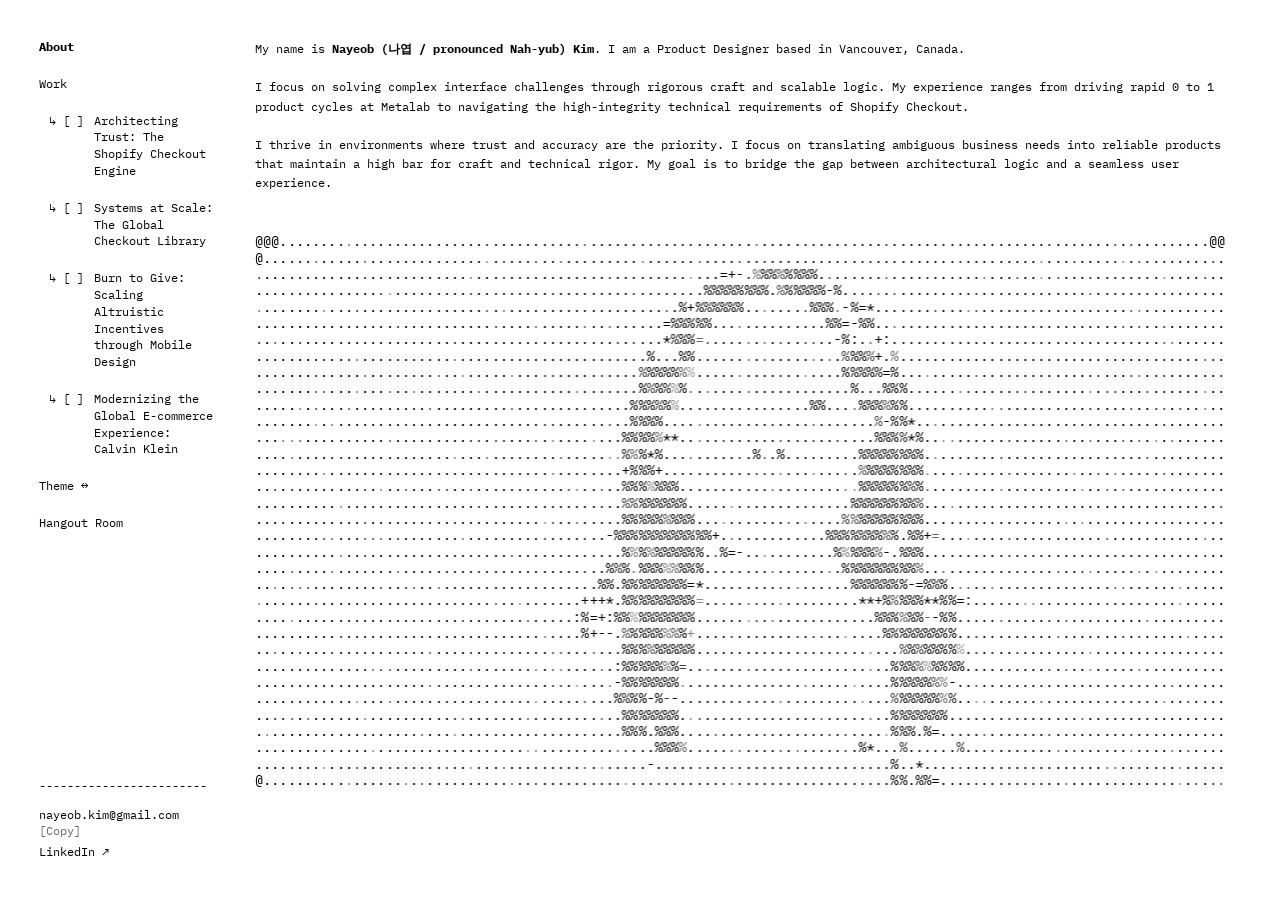
==== commit 42d88441: "Update prototype: interactive activity tabs, drag scroll, title change, and refresh Burn to Give 2.p" ====
--- a/index.html
+++ b/index.html
@@ -163,6 +163,6 @@
         </div>
     </div>
 
-    <script src="js/main.js?v=15"></script>
+    <script src="js/main.js?v=16"></script>
 </body>
 </html>
